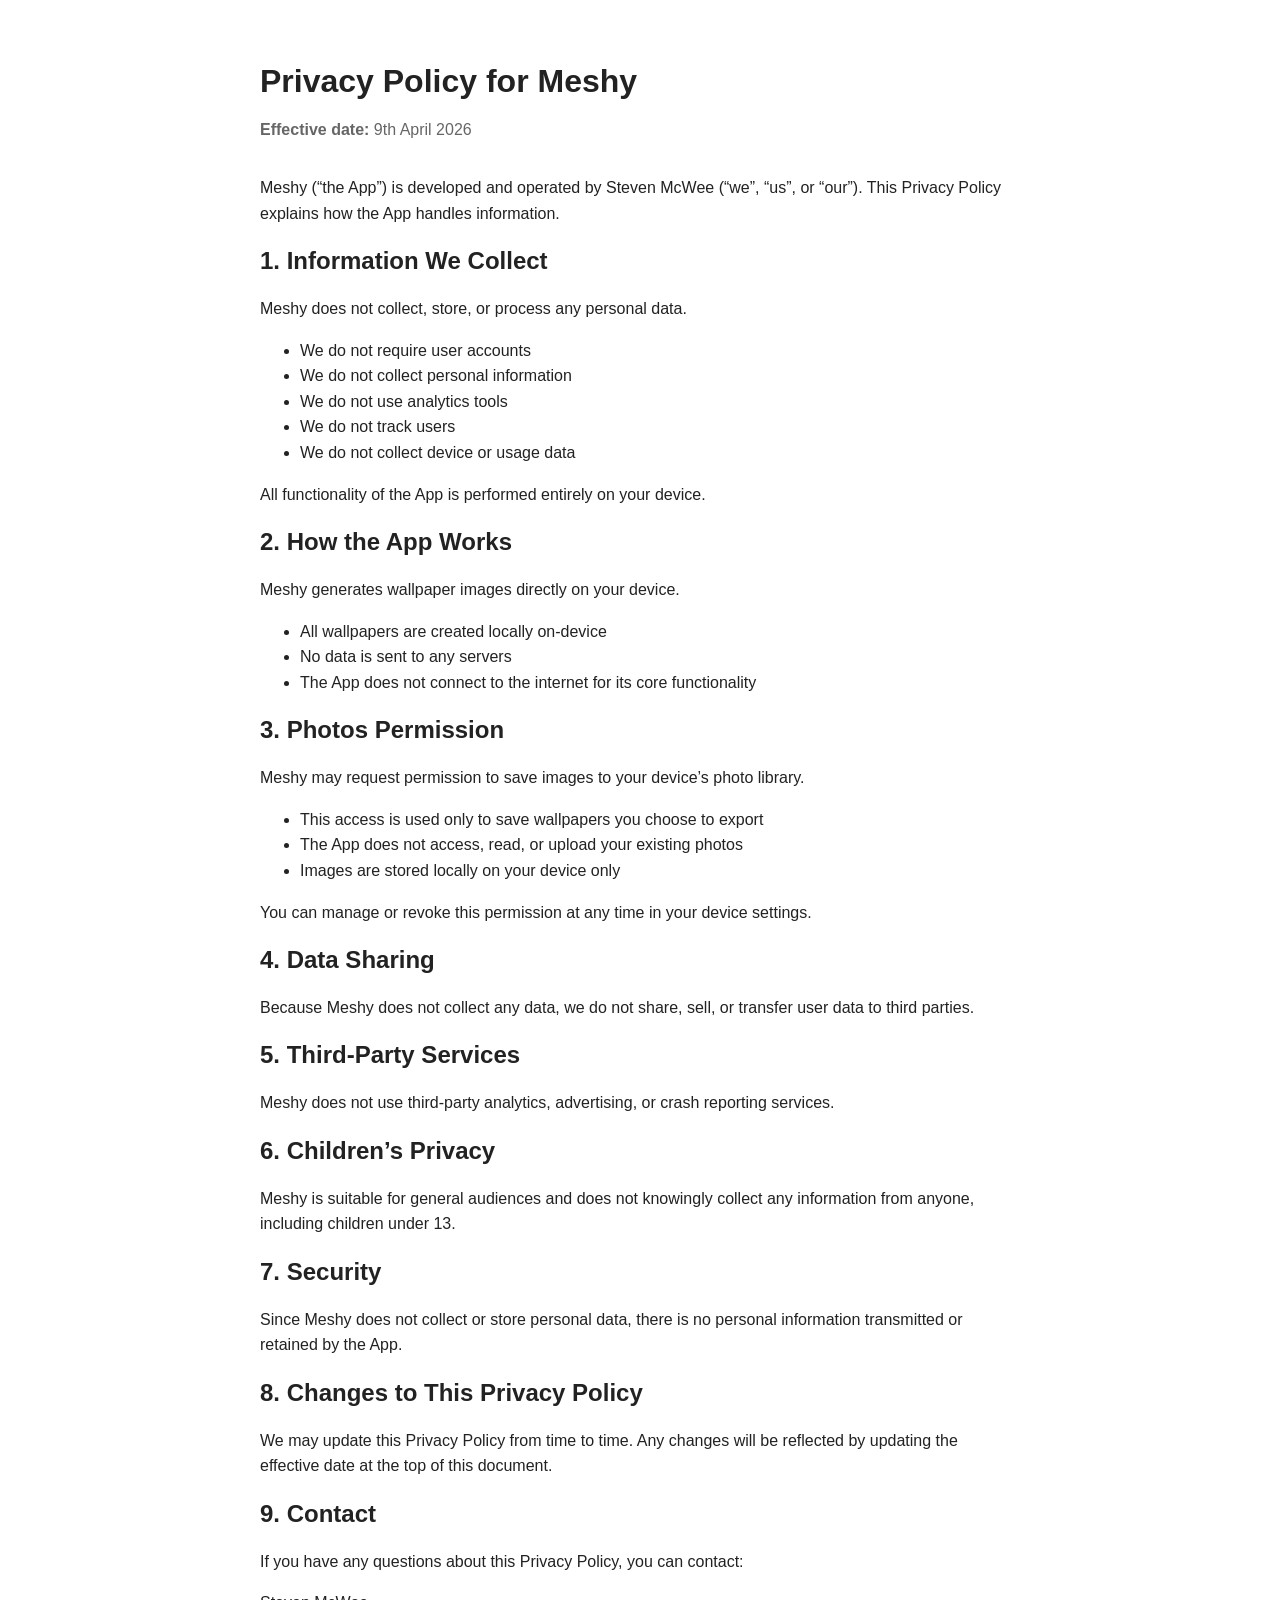
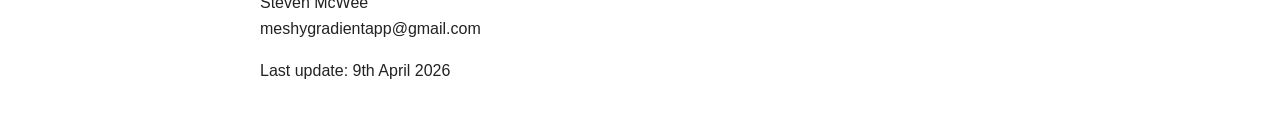
==== privacy-policy.html @ 2babb780 "Rename index.html to privacy-policy.html" ====
<!doctype html>
<html lang="en">
<head>
  <meta charset="utf-8">
  <meta name="viewport" content="width=device-width, initial-scale=1">
  <title>Meshy Privacy Policy</title>
  <style>
    body {
      font-family: -apple-system, BlinkMacSystemFont, "Segoe UI", Roboto, sans-serif;
      line-height: 1.6;
      max-width: 760px;
      margin: 0 auto;
      padding: 40px 20px;
      color: #222;
    }
    h1, h2 { line-height: 1.25; }
    h1 { margin-bottom: 0.25rem; }
    .muted { color: #666; margin-bottom: 2rem; }
  </style>
</head>
<body>
  <h1>Privacy Policy for Meshy</h1>
  <p class="muted"><strong>Effective date:</strong> 9th April 2026</p>

  <p>Meshy (“the App”) is developed and operated by Steven McWee (“we”, “us”, or “our”). This Privacy Policy explains how the App handles information.</p>

  <h2>1. Information We Collect</h2>
  <p>Meshy does not collect, store, or process any personal data.</p>
  <ul>
    <li>We do not require user accounts</li>
    <li>We do not collect personal information</li>
    <li>We do not use analytics tools</li>
    <li>We do not track users</li>
    <li>We do not collect device or usage data</li>
  </ul>
  <p>All functionality of the App is performed entirely on your device.</p>

  <h2>2. How the App Works</h2>
  <p>Meshy generates wallpaper images directly on your device.</p>
  <ul>
    <li>All wallpapers are created locally on-device</li>
    <li>No data is sent to any servers</li>
    <li>The App does not connect to the internet for its core functionality</li>
  </ul>

  <h2>3. Photos Permission</h2>
  <p>Meshy may request permission to save images to your device’s photo library.</p>
  <ul>
    <li>This access is used only to save wallpapers you choose to export</li>
    <li>The App does not access, read, or upload your existing photos</li>
    <li>Images are stored locally on your device only</li>
  </ul>
  <p>You can manage or revoke this permission at any time in your device settings.</p>

  <h2>4. Data Sharing</h2>
  <p>Because Meshy does not collect any data, we do not share, sell, or transfer user data to third parties.</p>

  <h2>5. Third-Party Services</h2>
  <p>Meshy does not use third-party analytics, advertising, or crash reporting services.</p>

  <h2>6. Children’s Privacy</h2>
  <p>Meshy is suitable for general audiences and does not knowingly collect any information from anyone, including children under 13.</p>

  <h2>7. Security</h2>
  <p>Since Meshy does not collect or store personal data, there is no personal information transmitted or retained by the App.</p>

  <h2>8. Changes to This Privacy Policy</h2>
  <p>We may update this Privacy Policy from time to time. Any changes will be reflected by updating the effective date at the top of this document.</p>

  <h2>9. Contact</h2>
  <p>If you have any questions about this Privacy Policy, you can contact:</p>
  <p>
    Steven McWee<br>
    meshygradientapp@gmail.com
  </p>
<p>Last update: 9th April 2026</p>
</body>
</html>
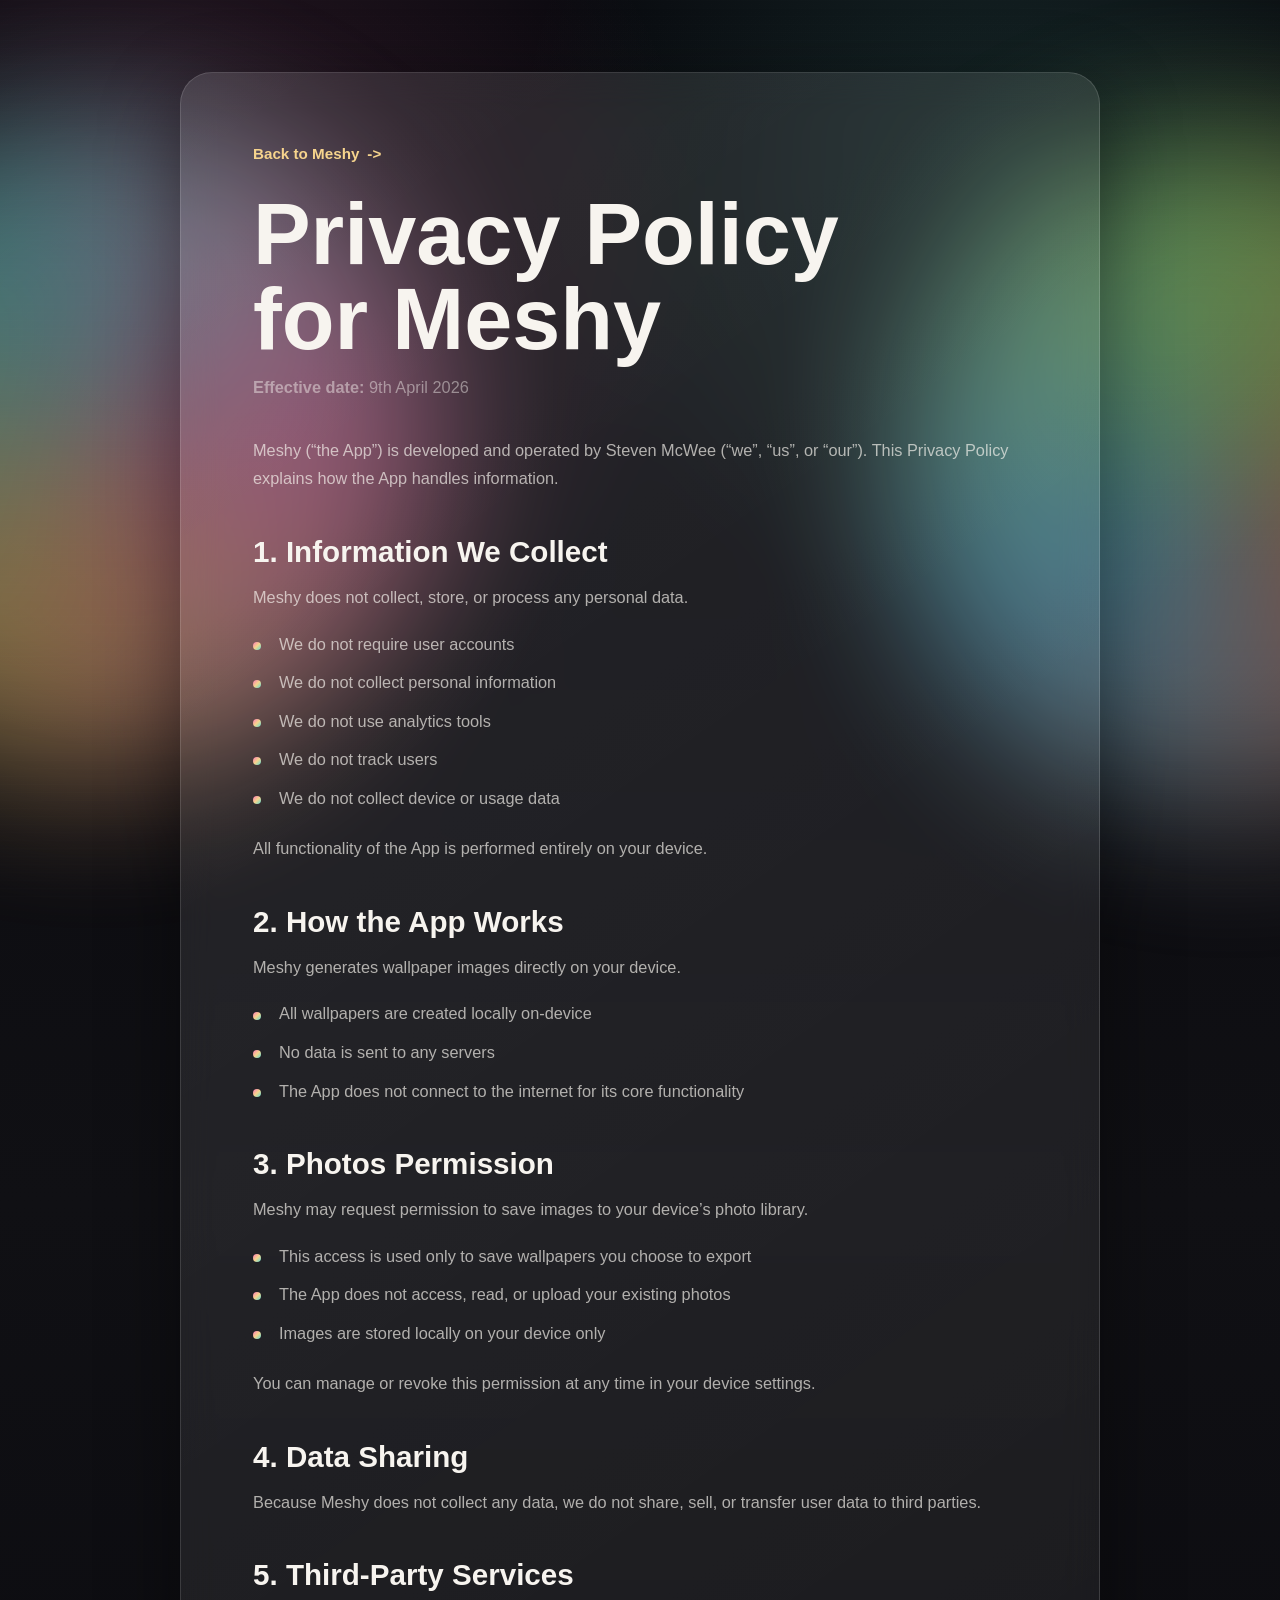
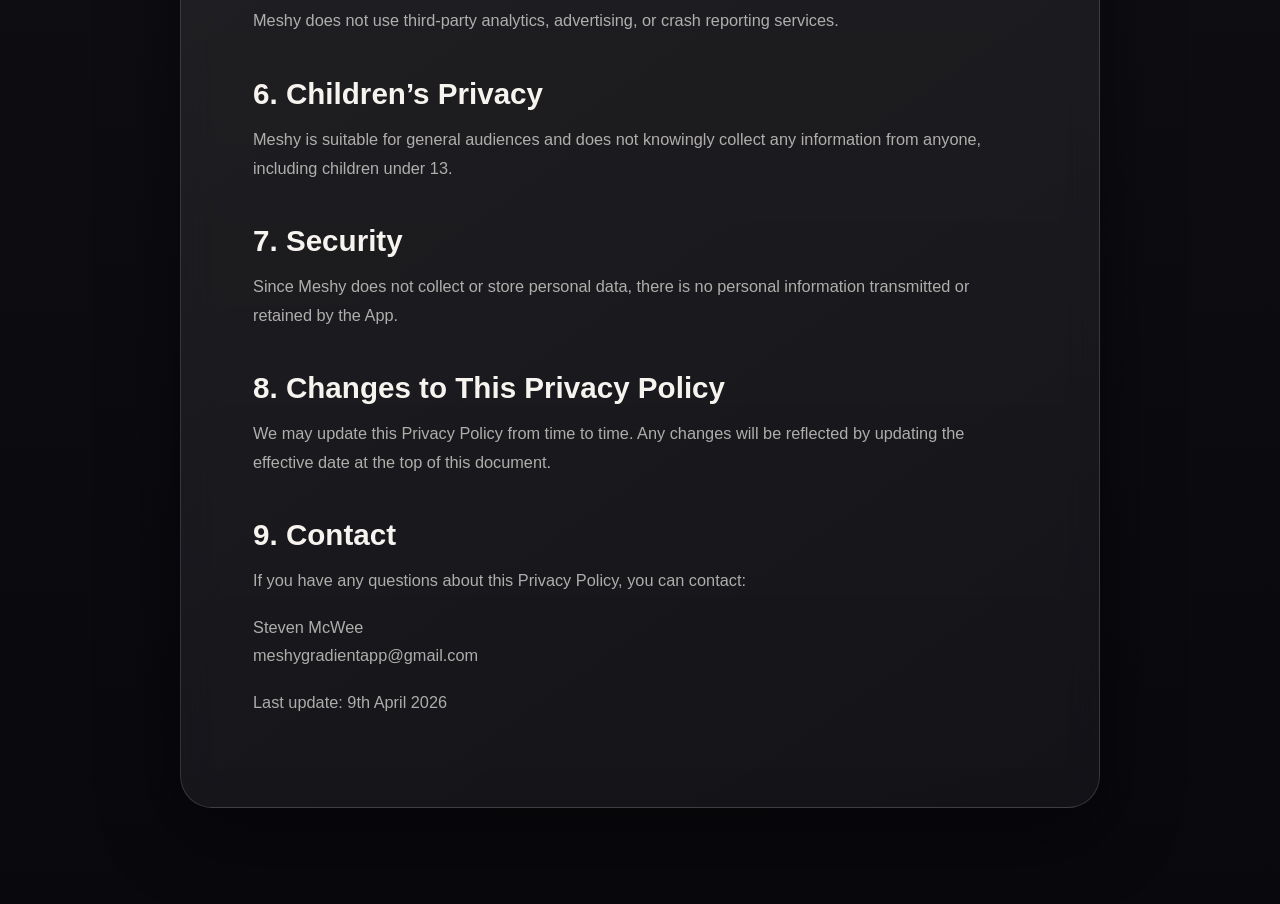
==== commit 90da856b: "Marketing page and redesign" ====
--- a/privacy-policy.html
+++ b/privacy-policy.html
@@ -4,75 +4,75 @@
   <meta charset="utf-8">
   <meta name="viewport" content="width=device-width, initial-scale=1">
   <title>Meshy Privacy Policy</title>
-  <style>
-    body {
-      font-family: -apple-system, BlinkMacSystemFont, "Segoe UI", Roboto, sans-serif;
-      line-height: 1.6;
-      max-width: 760px;
-      margin: 0 auto;
-      padding: 40px 20px;
-      color: #222;
-    }
-    h1, h2 { line-height: 1.25; }
-    h1 { margin-bottom: 0.25rem; }
-    .muted { color: #666; margin-bottom: 2rem; }
-  </style>
+  <meta name="description" content="Privacy Policy for Meshy: Gradient Wallpapers. Meshy works offline and does not collect, store, or process personal data.">
+  <meta name="theme-color" content="#08080d">
+  <link rel="icon" href="assets/app-icon.png">
+  <link rel="apple-touch-icon" href="assets/app-icon.png">
+  <link rel="stylesheet" href="styles.css">
 </head>
-<body>
-  <h1>Privacy Policy for Meshy</h1>
-  <p class="muted"><strong>Effective date:</strong> 9th April 2026</p>
+<body class="legal-page">
+  <div class="ambient ambient-one" aria-hidden="true"></div>
+  <div class="ambient ambient-two" aria-hidden="true"></div>
 
-  <p>Meshy (“the App”) is developed and operated by Steven McWee (“we”, “us”, or “our”). This Privacy Policy explains how the App handles information.</p>
+  <main id="main" class="legal-shell">
+    <article class="legal-card">
+      <a class="back-link" href="index.html">Back to Meshy</a>
+      <h1>Privacy Policy for Meshy</h1>
+      <p class="muted"><strong>Effective date:</strong> 9th April 2026</p>
 
-  <h2>1. Information We Collect</h2>
-  <p>Meshy does not collect, store, or process any personal data.</p>
-  <ul>
-    <li>We do not require user accounts</li>
-    <li>We do not collect personal information</li>
-    <li>We do not use analytics tools</li>
-    <li>We do not track users</li>
-    <li>We do not collect device or usage data</li>
-  </ul>
-  <p>All functionality of the App is performed entirely on your device.</p>
+      <p>Meshy (“the App”) is developed and operated by Steven McWee (“we”, “us”, or “our”). This Privacy Policy explains how the App handles information.</p>
 
-  <h2>2. How the App Works</h2>
-  <p>Meshy generates wallpaper images directly on your device.</p>
-  <ul>
-    <li>All wallpapers are created locally on-device</li>
-    <li>No data is sent to any servers</li>
-    <li>The App does not connect to the internet for its core functionality</li>
-  </ul>
+      <h2>1. Information We Collect</h2>
+      <p>Meshy does not collect, store, or process any personal data.</p>
+      <ul>
+        <li>We do not require user accounts</li>
+        <li>We do not collect personal information</li>
+        <li>We do not use analytics tools</li>
+        <li>We do not track users</li>
+        <li>We do not collect device or usage data</li>
+      </ul>
+      <p>All functionality of the App is performed entirely on your device.</p>
 
-  <h2>3. Photos Permission</h2>
-  <p>Meshy may request permission to save images to your device’s photo library.</p>
-  <ul>
-    <li>This access is used only to save wallpapers you choose to export</li>
-    <li>The App does not access, read, or upload your existing photos</li>
-    <li>Images are stored locally on your device only</li>
-  </ul>
-  <p>You can manage or revoke this permission at any time in your device settings.</p>
+      <h2>2. How the App Works</h2>
+      <p>Meshy generates wallpaper images directly on your device.</p>
+      <ul>
+        <li>All wallpapers are created locally on-device</li>
+        <li>No data is sent to any servers</li>
+        <li>The App does not connect to the internet for its core functionality</li>
+      </ul>
 
-  <h2>4. Data Sharing</h2>
-  <p>Because Meshy does not collect any data, we do not share, sell, or transfer user data to third parties.</p>
+      <h2>3. Photos Permission</h2>
+      <p>Meshy may request permission to save images to your device’s photo library.</p>
+      <ul>
+        <li>This access is used only to save wallpapers you choose to export</li>
+        <li>The App does not access, read, or upload your existing photos</li>
+        <li>Images are stored locally on your device only</li>
+      </ul>
+      <p>You can manage or revoke this permission at any time in your device settings.</p>
 
-  <h2>5. Third-Party Services</h2>
-  <p>Meshy does not use third-party analytics, advertising, or crash reporting services.</p>
+      <h2>4. Data Sharing</h2>
+      <p>Because Meshy does not collect any data, we do not share, sell, or transfer user data to third parties.</p>
 
-  <h2>6. Children’s Privacy</h2>
-  <p>Meshy is suitable for general audiences and does not knowingly collect any information from anyone, including children under 13.</p>
+      <h2>5. Third-Party Services</h2>
+      <p>Meshy does not use third-party analytics, advertising, or crash reporting services.</p>
 
-  <h2>7. Security</h2>
-  <p>Since Meshy does not collect or store personal data, there is no personal information transmitted or retained by the App.</p>
+      <h2>6. Children’s Privacy</h2>
+      <p>Meshy is suitable for general audiences and does not knowingly collect any information from anyone, including children under 13.</p>
 
-  <h2>8. Changes to This Privacy Policy</h2>
-  <p>We may update this Privacy Policy from time to time. Any changes will be reflected by updating the effective date at the top of this document.</p>
+      <h2>7. Security</h2>
+      <p>Since Meshy does not collect or store personal data, there is no personal information transmitted or retained by the App.</p>
 
-  <h2>9. Contact</h2>
-  <p>If you have any questions about this Privacy Policy, you can contact:</p>
-  <p>
-    Steven McWee<br>
-    meshygradientapp@gmail.com
-  </p>
-<p>Last update: 9th April 2026</p>
+      <h2>8. Changes to This Privacy Policy</h2>
+      <p>We may update this Privacy Policy from time to time. Any changes will be reflected by updating the effective date at the top of this document.</p>
+
+      <h2>9. Contact</h2>
+      <p>If you have any questions about this Privacy Policy, you can contact:</p>
+      <p>
+        Steven McWee<br>
+        meshygradientapp@gmail.com
+      </p>
+      <p>Last update: 9th April 2026</p>
+    </article>
+  </main>
 </body>
 </html>
--- a/styles.css
+++ b/styles.css
@@ -0,0 +1,703 @@
+:root {
+  color-scheme: dark;
+  --bg: #08080d;
+  --bg-soft: #111118;
+  --panel: rgba(255, 255, 255, 0.075);
+  --panel-strong: rgba(255, 255, 255, 0.105);
+  --text: #f7f4ef;
+  --muted: rgba(247, 244, 239, 0.68);
+  --soft: rgba(247, 244, 239, 0.46);
+  --line: rgba(255, 255, 255, 0.14);
+  --line-strong: rgba(255, 255, 255, 0.22);
+  --shadow: 0 24px 80px rgba(0, 0, 0, 0.44);
+  --radius: 28px;
+  --max: 1180px;
+}
+
+* {
+  box-sizing: border-box;
+}
+
+html {
+  scroll-behavior: smooth;
+}
+
+body {
+  min-width: 320px;
+  margin: 0;
+  overflow-x: hidden;
+  background:
+    radial-gradient(circle at 15% 10%, rgba(255, 122, 180, 0.16), transparent 32rem),
+    radial-gradient(circle at 78% 6%, rgba(107, 232, 205, 0.13), transparent 30rem),
+    linear-gradient(180deg, #08080d 0%, #101014 48%, #08080d 100%);
+  color: var(--text);
+  font-family: -apple-system, BlinkMacSystemFont, "SF Pro Display", "SF Pro Text", "Segoe UI", sans-serif;
+  text-rendering: optimizeLegibility;
+  -webkit-font-smoothing: antialiased;
+}
+
+body::before {
+  position: fixed;
+  inset: 0;
+  z-index: -3;
+  pointer-events: none;
+  content: "";
+  background-image: linear-gradient(rgba(255, 255, 255, 0.028) 1px, transparent 1px);
+  background-size: 100% 8px;
+  opacity: 0.26;
+}
+
+img {
+  display: block;
+  max-width: 100%;
+}
+
+a {
+  color: inherit;
+  text-decoration: none;
+}
+
+a:focus-visible,
+button:focus-visible {
+  outline: 2px solid #f6d48d;
+  outline-offset: 4px;
+}
+
+.skip-link {
+  position: fixed;
+  top: 12px;
+  left: 12px;
+  z-index: 20;
+  padding: 10px 14px;
+  border-radius: 999px;
+  background: var(--text);
+  color: var(--bg);
+  transform: translateY(-140%);
+  transition: transform 180ms ease;
+}
+
+.skip-link:focus {
+  transform: translateY(0);
+}
+
+.ambient {
+  position: fixed;
+  z-index: -2;
+  width: 42rem;
+  height: 42rem;
+  border-radius: 999px;
+  filter: blur(74px);
+  opacity: 0.48;
+  transform: translate3d(0, 0, 0);
+  animation: ambient-drift 18s ease-in-out infinite alternate;
+  pointer-events: none;
+}
+
+.ambient-one {
+  top: 12%;
+  left: -15rem;
+  background: conic-gradient(from 90deg, #ff7ab6, #ffd36f, #5ce1d8, #ff7ab6);
+}
+
+.ambient-two {
+  right: -18rem;
+  bottom: 10%;
+  background: conic-gradient(from 240deg, #65d6ff, #b7ff7a, #ff8f70, #65d6ff);
+  animation-duration: 23s;
+}
+
+@keyframes ambient-drift {
+  from {
+    transform: translate3d(-2rem, -1rem, 0) scale(0.96) rotate(0deg);
+  }
+
+  to {
+    transform: translate3d(2rem, 1.5rem, 0) scale(1.08) rotate(18deg);
+  }
+}
+
+.site-header {
+  position: sticky;
+  top: 0;
+  z-index: 10;
+  padding: 16px 18px 0;
+}
+
+.nav-shell {
+  display: flex;
+  align-items: center;
+  justify-content: space-between;
+  width: min(100%, var(--max));
+  min-height: 66px;
+  margin: 0 auto;
+  padding: 10px;
+  border: 1px solid rgba(255, 255, 255, 0.1);
+  border-radius: 24px;
+  background: rgba(8, 8, 13, 0.58);
+  box-shadow: none;
+  backdrop-filter: blur(22px);
+  transition: border-color 180ms ease, background 180ms ease, box-shadow 180ms ease;
+}
+
+.site-header.is-scrolled .nav-shell {
+  border-color: var(--line);
+  background: rgba(8, 8, 13, 0.82);
+  box-shadow: 0 18px 44px rgba(0, 0, 0, 0.24);
+}
+
+.brand {
+  display: inline-flex;
+  align-items: center;
+  gap: 12px;
+  min-width: 0;
+  padding-right: 10px;
+  font-size: 1rem;
+  font-weight: 700;
+}
+
+.brand img {
+  width: 44px;
+  height: 44px;
+  border-radius: 12px;
+  box-shadow: 0 12px 28px rgba(0, 0, 0, 0.28);
+}
+
+.nav-links {
+  display: none;
+  align-items: center;
+  gap: 6px;
+  color: var(--muted);
+  font-size: 0.93rem;
+  font-weight: 520;
+}
+
+.nav-links a,
+.quiet-link,
+.footer-links a,
+.text-link,
+.back-link {
+  transition: color 160ms ease;
+}
+
+.nav-links a {
+  padding: 10px 12px;
+  border-radius: 999px;
+}
+
+.nav-links a:hover,
+.quiet-link:hover,
+.footer-links a:hover,
+.text-link:hover,
+.back-link:hover {
+  color: var(--text);
+}
+
+.button {
+  display: inline-flex;
+  align-items: center;
+  justify-content: center;
+  gap: 10px;
+  min-height: 46px;
+  border: 1px solid rgba(255, 255, 255, 0.18);
+  border-radius: 999px;
+  font-weight: 700;
+  line-height: 1;
+  white-space: nowrap;
+  box-shadow: 0 14px 40px rgba(0, 0, 0, 0.24);
+  transition: transform 180ms ease, border-color 180ms ease, background 180ms ease;
+}
+
+.button:hover {
+  transform: translateY(-2px);
+  border-color: rgba(255, 255, 255, 0.34);
+}
+
+.button-compact {
+  min-height: 42px;
+  padding: 0 16px;
+  background: rgba(255, 255, 255, 0.1);
+  font-size: 0.9rem;
+}
+
+.button-primary {
+  min-height: 56px;
+  padding: 0 22px;
+  background: linear-gradient(135deg, rgba(255, 255, 255, 0.22), rgba(255, 255, 255, 0.09));
+}
+
+.button-primary img {
+  width: 28px;
+  max-height: 28px;
+  object-fit: contain;
+}
+
+.section-shell {
+  width: min(100% - 36px, var(--max));
+  margin: 0 auto;
+}
+
+.hero {
+  display: grid;
+  gap: 54px;
+  min-height: calc(100svh - 82px);
+  padding: 82px 0 78px;
+}
+
+.hero-copy {
+  align-self: center;
+  max-width: 760px;
+}
+
+.eyebrow {
+  margin: 0 0 16px;
+  color: #f6d48d;
+  font-size: 0.78rem;
+  font-weight: 760;
+  letter-spacing: 0.08em;
+  text-transform: uppercase;
+}
+
+h1,
+h2,
+h3,
+p {
+  margin-top: 0;
+}
+
+h1 {
+  max-width: 880px;
+  margin-bottom: 22px;
+  font-size: clamp(3.45rem, 15vw, 7.4rem);
+  line-height: 0.91;
+  letter-spacing: 0;
+}
+
+.hero-subtitle {
+  max-width: 650px;
+  margin-bottom: 30px;
+  color: var(--muted);
+  font-size: clamp(1.12rem, 2.4vw, 1.42rem);
+  line-height: 1.55;
+}
+
+.hero-actions {
+  display: flex;
+  flex-direction: column;
+  align-items: flex-start;
+  gap: 18px;
+}
+
+.quiet-link {
+  color: var(--soft);
+  font-size: 0.98rem;
+}
+
+.phone-stage {
+  position: relative;
+  display: grid;
+  place-items: center;
+  min-height: 500px;
+}
+
+.phone-glow {
+  position: absolute;
+  width: min(84vw, 480px);
+  height: min(84vw, 480px);
+  border-radius: 999px;
+  background: conic-gradient(from 120deg, rgba(255, 122, 180, 0.75), rgba(255, 211, 111, 0.62), rgba(92, 225, 216, 0.72), rgba(255, 143, 112, 0.7), rgba(255, 122, 180, 0.75));
+  filter: blur(42px);
+  opacity: 0.5;
+  animation: pulse-glow 7s ease-in-out infinite alternate;
+}
+
+@keyframes pulse-glow {
+  to {
+    transform: scale(1.08) rotate(8deg);
+    opacity: 0.66;
+  }
+}
+
+.phone-frame {
+  position: relative;
+  width: min(76vw, 340px);
+  margin: 0;
+  filter: drop-shadow(0 28px 58px rgba(0, 0, 0, 0.42));
+}
+
+.phone-frame::before {
+  position: absolute;
+  inset: 4% 6% 2%;
+  z-index: -1;
+  border-radius: 48px;
+  background: linear-gradient(180deg, rgba(255, 255, 255, 0.18), rgba(255, 255, 255, 0.03));
+  box-shadow: inset 0 0 0 1px rgba(255, 255, 255, 0.12);
+  content: "";
+}
+
+.phone-frame img {
+  width: 100%;
+  height: auto;
+  object-fit: contain;
+}
+
+.features,
+.gallery,
+.trust,
+.final-cta {
+  padding: 70px 0;
+}
+
+.section-heading {
+  max-width: 620px;
+  margin-bottom: 26px;
+}
+
+.section-heading.wide {
+  max-width: 780px;
+}
+
+h2 {
+  margin-bottom: 0;
+  font-size: clamp(2.2rem, 7vw, 4.4rem);
+  line-height: 1;
+  letter-spacing: 0;
+}
+
+.feature-grid {
+  display: grid;
+  grid-template-columns: 1fr;
+  gap: 14px;
+}
+
+.feature-card,
+.trust-panel {
+  border: 1px solid var(--line);
+  background: linear-gradient(145deg, var(--panel-strong), rgba(255, 255, 255, 0.045));
+  box-shadow: 0 24px 80px rgba(0, 0, 0, 0.22);
+  backdrop-filter: blur(18px);
+}
+
+.feature-card {
+  min-height: 208px;
+  padding: 26px;
+  border-radius: var(--radius);
+}
+
+.feature-mark {
+  display: block;
+  width: 46px;
+  height: 46px;
+  margin-bottom: 32px;
+  border-radius: 16px;
+  background:
+    radial-gradient(circle at 30% 25%, #fff3c6, transparent 34%),
+    linear-gradient(135deg, #ff7ab6, #ffd36f 46%, #5ce1d8);
+  box-shadow: 0 16px 34px rgba(255, 122, 180, 0.18);
+}
+
+.feature-card h3 {
+  margin-bottom: 10px;
+  font-size: 1.35rem;
+}
+
+.feature-card p,
+.trust-panel p {
+  margin-bottom: 0;
+  color: var(--muted);
+  font-size: 1.03rem;
+  line-height: 1.6;
+}
+
+.gallery-grid {
+  display: grid;
+  grid-template-columns: 1fr;
+  gap: 12px;
+}
+
+.gallery-item {
+  margin: 0;
+  overflow: hidden;
+  border: 1px solid var(--line);
+  border-radius: 24px;
+  background:
+    radial-gradient(circle at 50% 12%, rgba(255, 255, 255, 0.12), transparent 34%),
+    rgba(255, 255, 255, 0.055);
+  box-shadow: 0 18px 60px rgba(0, 0, 0, 0.22);
+}
+
+.gallery-item img {
+  width: 100%;
+  height: auto;
+  aspect-ratio: 1350 / 2760;
+  object-fit: contain;
+  transition: transform 320ms ease, filter 320ms ease;
+}
+
+.trust-panel {
+  position: relative;
+  overflow: hidden;
+  padding: clamp(32px, 7vw, 72px);
+  border-radius: 32px;
+}
+
+.trust-panel::after {
+  position: absolute;
+  right: -12%;
+  bottom: -42%;
+  width: 34rem;
+  height: 34rem;
+  border-radius: 999px;
+  /* background: radial-gradient(circle, rgba(92, 225, 216, 0.22), rgba(255, 211, 111, 0.1) 34%, transparent 68%); */
+  content: "";
+}
+
+.trust-panel h2,
+.trust-panel p {
+  position: relative;
+  z-index: 1;
+  max-width: 780px;
+}
+
+.trust-panel h2 {
+  margin-bottom: 20px;
+}
+
+.trust-panel p {
+  font-size: clamp(1.15rem, 3vw, 1.55rem);
+}
+
+.text-link {
+  position: relative;
+  z-index: 1;
+  display: inline-flex;
+  margin-top: 26px;
+  color: #f6d48d;
+  font-weight: 720;
+}
+
+.text-link::after,
+.back-link::after {
+  display: inline-block;
+  margin-left: 8px;
+  content: "->";
+  transition: transform 160ms ease;
+}
+
+.text-link:hover::after,
+.back-link:hover::after {
+  transform: translateX(3px);
+}
+
+.final-cta {
+  display: flex;
+  flex-direction: column;
+  align-items: flex-start;
+  gap: 24px;
+}
+
+.final-cta h2 {
+  max-width: 740px;
+}
+
+.site-footer {
+  padding: 36px 18px 44px;
+  color: var(--soft);
+}
+
+.footer-shell {
+  display: flex;
+  flex-direction: column;
+  gap: 18px;
+  width: min(100%, var(--max));
+  margin: 0 auto;
+  padding-top: 24px;
+  border-top: 1px solid rgba(255, 255, 255, 0.1);
+}
+
+.footer-links {
+  display: flex;
+  flex-wrap: wrap;
+  gap: 18px;
+}
+
+.legal-page {
+  min-height: 100vh;
+}
+
+.legal-shell {
+  width: min(100% - 36px, 920px);
+  margin: 0 auto;
+  padding: 72px 0 96px;
+}
+
+.legal-card {
+  border: 1px solid var(--line);
+  border-radius: 32px;
+  background: linear-gradient(145deg, rgba(255, 255, 255, 0.105), rgba(255, 255, 255, 0.045));
+  box-shadow: var(--shadow);
+  padding: clamp(28px, 6vw, 72px);
+  backdrop-filter: blur(18px);
+}
+
+.legal-card h1 {
+  max-width: 720px;
+  margin-bottom: 12px;
+  font-size: clamp(2.55rem, 8vw, 5.4rem);
+  line-height: 0.98;
+}
+
+.legal-card h2 {
+  margin: 42px 0 14px;
+  font-size: clamp(1.35rem, 3vw, 1.85rem);
+  line-height: 1.15;
+}
+
+.legal-card p,
+.legal-card li {
+  color: var(--muted);
+  font-size: 1.02rem;
+  line-height: 1.75;
+}
+
+.legal-card p {
+  margin-bottom: 18px;
+}
+
+.legal-card .muted {
+  margin-bottom: 34px;
+  color: var(--soft);
+}
+
+.legal-card ul {
+  display: grid;
+  gap: 10px;
+  margin: 0 0 22px;
+  padding: 0;
+  list-style: none;
+}
+
+.legal-card li {
+  position: relative;
+  padding-left: 26px;
+}
+
+.legal-card li::before {
+  position: absolute;
+  top: 0.75em;
+  left: 0;
+  width: 8px;
+  height: 8px;
+  border-radius: 999px;
+  background: linear-gradient(135deg, #ff7ab6, #f6d48d, #5ce1d8);
+  content: "";
+}
+
+.back-link {
+  display: inline-flex;
+  margin-bottom: 30px;
+  color: #f6d48d;
+  font-size: 0.95rem;
+  font-weight: 720;
+}
+
+@media (hover: hover) and (pointer: fine) {
+  .gallery-item:hover img {
+    transform: scale(1.045);
+    filter: saturate(1.06) contrast(1.03);
+  }
+}
+
+@media (prefers-reduced-motion: reduce) {
+
+  *,
+  *::before,
+  *::after {
+    scroll-behavior: auto !important;
+    animation-duration: 0.001ms !important;
+    animation-iteration-count: 1 !important;
+    transition-duration: 0.001ms !important;
+  }
+}
+
+@media (min-width: 700px) {
+  .section-shell {
+    width: min(100% - 56px, var(--max));
+  }
+
+  .nav-links {
+    display: flex;
+  }
+
+  .hero-actions,
+  .final-cta {
+    flex-direction: row;
+    align-items: center;
+  }
+
+  .feature-grid {
+    grid-template-columns: repeat(3, minmax(0, 1fr));
+  }
+
+  .gallery-grid {
+    grid-template-columns: repeat(3, minmax(0, 1fr));
+    gap: 16px;
+  }
+
+  .footer-shell {
+    flex-direction: row;
+    align-items: center;
+    justify-content: space-between;
+  }
+}
+
+@media (min-width: 980px) {
+  .hero {
+    grid-template-columns: minmax(0, 1.12fr) minmax(330px, 0.72fr);
+    align-items: center;
+    padding-top: 74px;
+  }
+}
+
+@media (max-width: 430px) {
+  .site-header {
+    padding-inline: 12px;
+  }
+
+  .nav-shell {
+    min-height: 60px;
+    border-radius: 20px;
+  }
+
+  .brand span {
+    position: absolute;
+    width: 1px;
+    height: 1px;
+    overflow: hidden;
+    clip: rect(0, 0, 0, 0);
+    white-space: nowrap;
+  }
+
+  .brand img {
+    width: 40px;
+    height: 40px;
+  }
+
+  .button-compact {
+    min-height: 40px;
+    padding-inline: 14px;
+  }
+
+  .button-primary {
+    width: 100%;
+    min-height: 54px;
+    padding-inline: 16px;
+  }
+
+  .section-shell {
+    width: min(100% - 28px, var(--max));
+  }
+
+  .hero {
+    padding-top: 58px;
+  }
+}
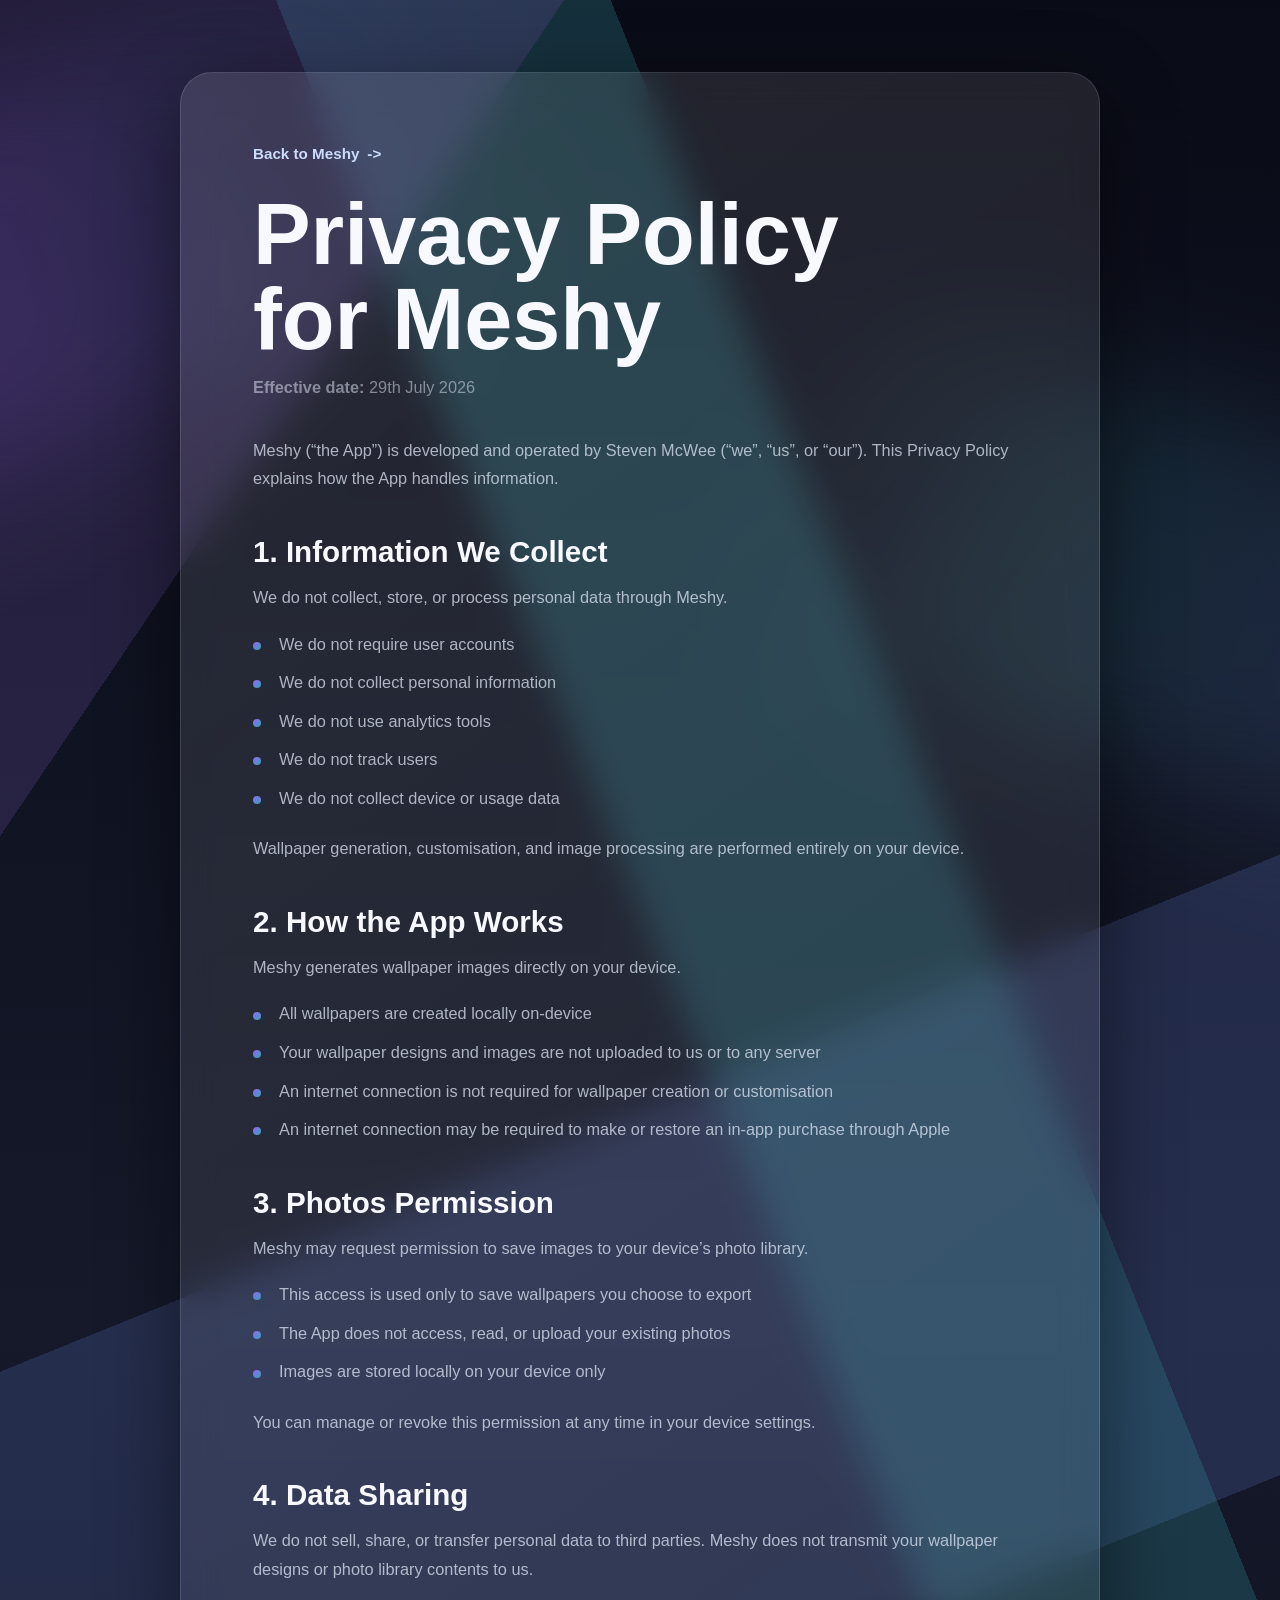
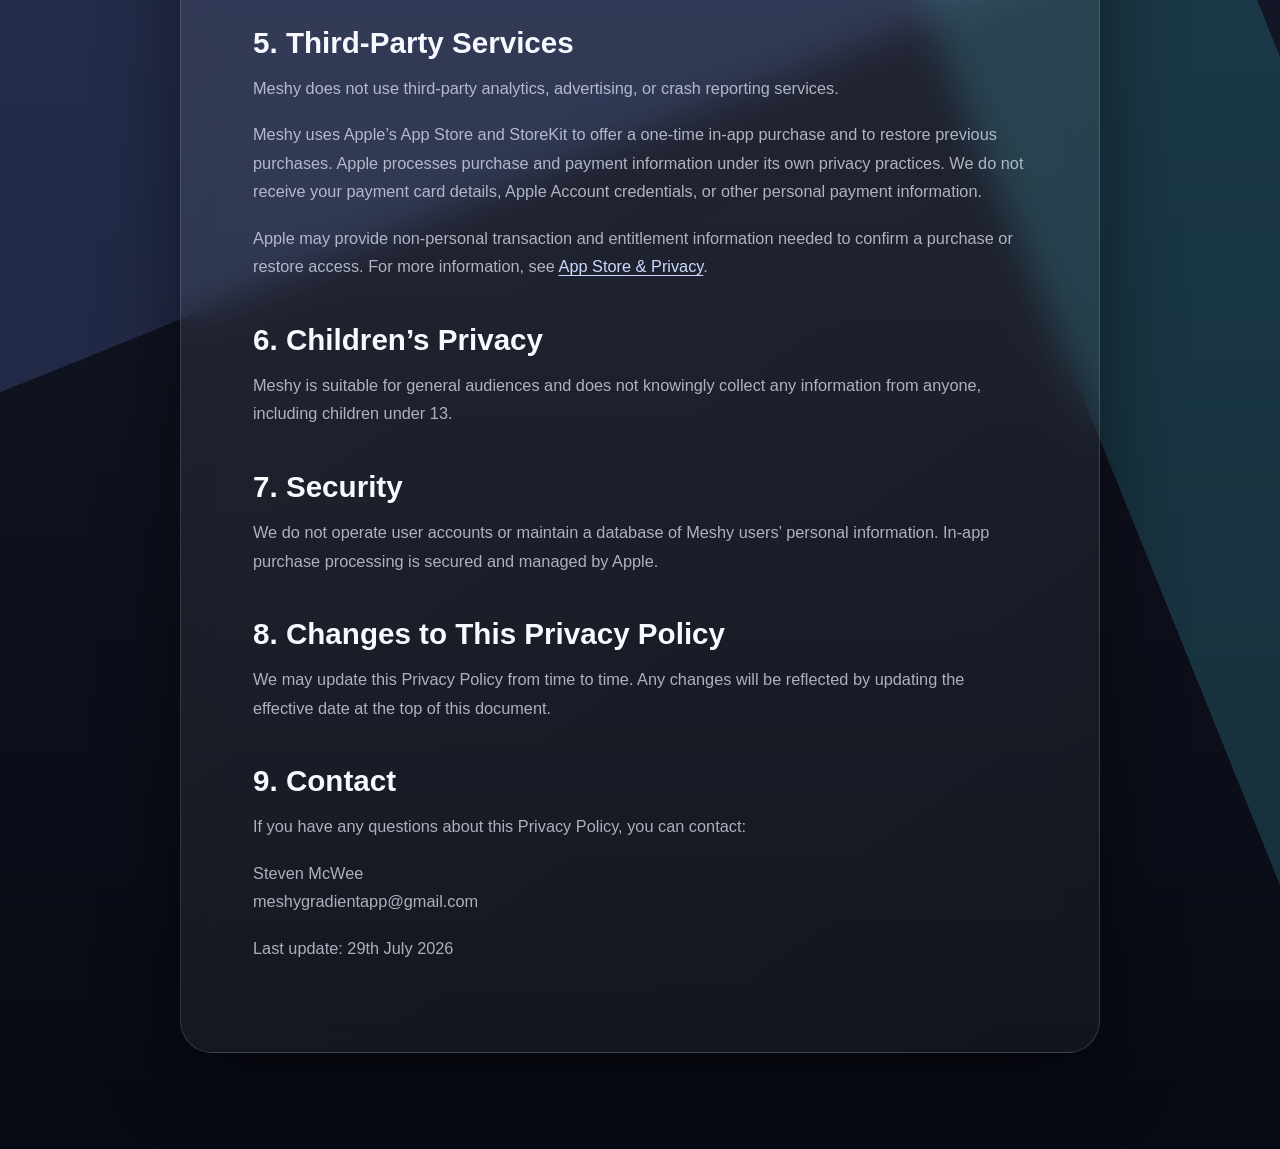
==== commit 6027df0d: "Design and content updated for Meshy 2.0" ====
--- a/privacy-policy.html
+++ b/privacy-policy.html
@@ -4,11 +4,11 @@
   <meta charset="utf-8">
   <meta name="viewport" content="width=device-width, initial-scale=1">
   <title>Meshy Privacy Policy</title>
-  <meta name="description" content="Privacy Policy for Meshy: Gradient Wallpapers. Meshy works offline and does not collect, store, or process personal data.">
-  <meta name="theme-color" content="#08080d">
+  <meta name="description" content="Privacy Policy for Meshy: Gradient Wallpapers. Wallpaper creation stays on your device, and Meshy does not collect personal data.">
+  <meta name="theme-color" content="#090b16">
   <link rel="icon" href="assets/app-icon.png">
   <link rel="apple-touch-icon" href="assets/app-icon.png">
-  <link rel="stylesheet" href="styles.css">
+  <link rel="stylesheet" href="styles.css?v=2.0">
 </head>
 <body class="legal-page">
   <div class="ambient ambient-one" aria-hidden="true"></div>
@@ -18,12 +18,12 @@
     <article class="legal-card">
       <a class="back-link" href="index.html">Back to Meshy</a>
       <h1>Privacy Policy for Meshy</h1>
-      <p class="muted"><strong>Effective date:</strong> 9th April 2026</p>
+      <p class="muted"><strong>Effective date:</strong> 29th July 2026</p>
 
       <p>Meshy (“the App”) is developed and operated by Steven McWee (“we”, “us”, or “our”). This Privacy Policy explains how the App handles information.</p>
 
       <h2>1. Information We Collect</h2>
-      <p>Meshy does not collect, store, or process any personal data.</p>
+      <p>We do not collect, store, or process personal data through Meshy.</p>
       <ul>
         <li>We do not require user accounts</li>
         <li>We do not collect personal information</li>
@@ -31,14 +31,15 @@
         <li>We do not track users</li>
         <li>We do not collect device or usage data</li>
       </ul>
-      <p>All functionality of the App is performed entirely on your device.</p>
+      <p>Wallpaper generation, customisation, and image processing are performed entirely on your device.</p>
 
       <h2>2. How the App Works</h2>
       <p>Meshy generates wallpaper images directly on your device.</p>
       <ul>
         <li>All wallpapers are created locally on-device</li>
-        <li>No data is sent to any servers</li>
-        <li>The App does not connect to the internet for its core functionality</li>
+        <li>Your wallpaper designs and images are not uploaded to us or to any server</li>
+        <li>An internet connection is not required for wallpaper creation or customisation</li>
+        <li>An internet connection may be required to make or restore an in-app purchase through Apple</li>
       </ul>
 
       <h2>3. Photos Permission</h2>
@@ -51,16 +52,18 @@
       <p>You can manage or revoke this permission at any time in your device settings.</p>
 
       <h2>4. Data Sharing</h2>
-      <p>Because Meshy does not collect any data, we do not share, sell, or transfer user data to third parties.</p>
+      <p>We do not sell, share, or transfer personal data to third parties. Meshy does not transmit your wallpaper designs or photo library contents to us.</p>
 
       <h2>5. Third-Party Services</h2>
       <p>Meshy does not use third-party analytics, advertising, or crash reporting services.</p>
+      <p>Meshy uses Apple’s App Store and StoreKit to offer a one-time in-app purchase and to restore previous purchases. Apple processes purchase and payment information under its own privacy practices. We do not receive your payment card details, Apple Account credentials, or other personal payment information.</p>
+      <p>Apple may provide non-personal transaction and entitlement information needed to confirm a purchase or restore access. For more information, see <a href="https://www.apple.com/legal/privacy/data/en/app-store/">App Store &amp; Privacy</a>.</p>
 
       <h2>6. Children’s Privacy</h2>
       <p>Meshy is suitable for general audiences and does not knowingly collect any information from anyone, including children under 13.</p>
 
       <h2>7. Security</h2>
-      <p>Since Meshy does not collect or store personal data, there is no personal information transmitted or retained by the App.</p>
+      <p>We do not operate user accounts or maintain a database of Meshy users’ personal information. In-app purchase processing is secured and managed by Apple.</p>
 
       <h2>8. Changes to This Privacy Policy</h2>
       <p>We may update this Privacy Policy from time to time. Any changes will be reflected by updating the effective date at the top of this document.</p>
@@ -71,7 +74,7 @@
         Steven McWee<br>
         meshygradientapp@gmail.com
       </p>
-      <p>Last update: 9th April 2026</p>
+      <p>Last update: 29th July 2026</p>
     </article>
   </main>
 </body>
--- a/styles.css
+++ b/styles.css
@@ -1,15 +1,19 @@
 :root {
   color-scheme: dark;
-  --bg: #08080d;
-  --bg-soft: #111118;
+  --bg: #090b16;
+  --bg-soft: #111524;
   --panel: rgba(255, 255, 255, 0.075);
   --panel-strong: rgba(255, 255, 255, 0.105);
-  --text: #f7f4ef;
-  --muted: rgba(247, 244, 239, 0.68);
-  --soft: rgba(247, 244, 239, 0.46);
-  --line: rgba(255, 255, 255, 0.14);
-  --line-strong: rgba(255, 255, 255, 0.22);
-  --shadow: 0 24px 80px rgba(0, 0, 0, 0.44);
+  --text: #f7f9ff;
+  --muted: rgba(229, 236, 249, 0.72);
+  --soft: rgba(229, 236, 249, 0.5);
+  --line: rgba(219, 230, 255, 0.15);
+  --line-strong: rgba(219, 230, 255, 0.28);
+  --accent: #9b62e4;
+  --accent-blue: #6384d8;
+  --accent-teal: #35a4af;
+  --pearl: #eef4ff;
+  --shadow: 0 24px 80px rgba(0, 0, 0, 0.48);
   --radius: 28px;
   --max: 1180px;
 }
@@ -27,9 +31,10 @@
   margin: 0;
   overflow-x: hidden;
   background:
-    radial-gradient(circle at 15% 10%, rgba(255, 122, 180, 0.16), transparent 32rem),
-    radial-gradient(circle at 78% 6%, rgba(107, 232, 205, 0.13), transparent 30rem),
-    linear-gradient(180deg, #08080d 0%, #101014 48%, #08080d 100%);
+    linear-gradient(124deg, rgba(105, 76, 157, 0.26) 0 18%, transparent 18% 100%),
+    linear-gradient(68deg, transparent 0 58%, rgba(49, 143, 154, 0.28) 58% 72%, transparent 72% 100%),
+    linear-gradient(158deg, transparent 0 42%, rgba(89, 112, 189, 0.24) 42% 61%, transparent 61% 100%),
+    linear-gradient(180deg, #090b16 0%, #15192a 48%, #080a13 100%);
   color: var(--text);
   font-family: -apple-system, BlinkMacSystemFont, "SF Pro Display", "SF Pro Text", "Segoe UI", sans-serif;
   text-rendering: optimizeLegibility;
@@ -59,7 +64,7 @@
 
 a:focus-visible,
 button:focus-visible {
-  outline: 2px solid #f6d48d;
+  outline: 2px solid #cbdcff;
   outline-offset: 4px;
 }
 
@@ -83,27 +88,28 @@
 .ambient {
   position: fixed;
   z-index: -2;
-  width: 42rem;
-  height: 42rem;
-  border-radius: 999px;
-  filter: blur(74px);
-  opacity: 0.48;
+  width: 54rem;
+  height: 22rem;
+  filter: blur(58px);
+  opacity: 0.34;
   transform: translate3d(0, 0, 0);
   animation: ambient-drift 18s ease-in-out infinite alternate;
   pointer-events: none;
 }
 
 .ambient-one {
-  top: 12%;
-  left: -15rem;
-  background: conic-gradient(from 90deg, #ff7ab6, #ffd36f, #5ce1d8, #ff7ab6);
+  top: 8%;
+  left: -22rem;
+  background: linear-gradient(95deg, rgba(126, 80, 204, 0), rgba(126, 80, 204, 0.72), rgba(76, 96, 170, 0.36), rgba(126, 80, 204, 0));
+  rotate: -22deg;
 }
 
 .ambient-two {
-  right: -18rem;
-  bottom: 10%;
-  background: conic-gradient(from 240deg, #65d6ff, #b7ff7a, #ff8f70, #65d6ff);
+  right: -24rem;
+  bottom: 13%;
+  background: linear-gradient(95deg, rgba(43, 129, 141, 0), rgba(43, 129, 141, 0.58), rgba(94, 126, 205, 0.52), rgba(43, 129, 141, 0));
   animation-duration: 23s;
+  rotate: 18deg;
 }
 
 @keyframes ambient-drift {
@@ -131,9 +137,9 @@
   min-height: 66px;
   margin: 0 auto;
   padding: 10px;
-  border: 1px solid rgba(255, 255, 255, 0.1);
+  border: 1px solid rgba(219, 230, 255, 0.12);
   border-radius: 24px;
-  background: rgba(8, 8, 13, 0.58);
+  background: rgba(9, 11, 22, 0.62);
   box-shadow: none;
   backdrop-filter: blur(22px);
   transition: border-color 180ms ease, background 180ms ease, box-shadow 180ms ease;
@@ -141,7 +147,7 @@
 
 .site-header.is-scrolled .nav-shell {
   border-color: var(--line);
-  background: rgba(8, 8, 13, 0.82);
+  background: rgba(9, 11, 22, 0.84);
   box-shadow: 0 18px 44px rgba(0, 0, 0, 0.24);
 }
 
@@ -158,8 +164,8 @@
 .brand img {
   width: 44px;
   height: 44px;
-  border-radius: 12px;
-  box-shadow: 0 12px 28px rgba(0, 0, 0, 0.28);
+  border-radius: 13px;
+  box-shadow: 0 12px 28px rgba(0, 0, 0, 0.3), 0 0 24px rgba(99, 132, 216, 0.22);
 }
 
 .nav-links {
@@ -215,14 +221,14 @@
 .button-compact {
   min-height: 42px;
   padding: 0 16px;
-  background: rgba(255, 255, 255, 0.1);
+  background: rgba(219, 230, 255, 0.1);
   font-size: 0.9rem;
 }
 
 .button-primary {
   min-height: 56px;
   padding: 0 22px;
-  background: linear-gradient(135deg, rgba(255, 255, 255, 0.22), rgba(255, 255, 255, 0.09));
+  background: linear-gradient(135deg, rgba(238, 244, 255, 0.22), rgba(99, 132, 216, 0.1));
 }
 
 .button-primary img {
@@ -250,7 +256,7 @@
 
 .eyebrow {
   margin: 0 0 16px;
-  color: #f6d48d;
+  color: #cbdcff;
   font-size: 0.78rem;
   font-weight: 760;
   letter-spacing: 0.08em;
@@ -301,13 +307,27 @@
 
 .phone-glow {
   position: absolute;
-  width: min(84vw, 480px);
-  height: min(84vw, 480px);
+  width: min(86vw, 500px);
+  height: min(86vw, 500px);
   border-radius: 999px;
-  background: conic-gradient(from 120deg, rgba(255, 122, 180, 0.75), rgba(255, 211, 111, 0.62), rgba(92, 225, 216, 0.72), rgba(255, 143, 112, 0.7), rgba(255, 122, 180, 0.75));
+  background: conic-gradient(from 135deg, rgba(57, 70, 118, 0.82), rgba(126, 80, 204, 0.76), rgba(99, 132, 216, 0.7), rgba(43, 129, 141, 0.68), rgba(57, 70, 118, 0.82));
   filter: blur(42px);
-  opacity: 0.5;
+  opacity: 0.52;
   animation: pulse-glow 7s ease-in-out infinite alternate;
+}
+
+.phone-stage::before {
+  position: absolute;
+  width: min(78vw, 420px);
+  height: min(78vw, 420px);
+  border: 10px solid rgba(238, 244, 255, 0.78);
+  border-radius: 999px;
+  box-shadow:
+    0 0 0 4px rgba(203, 220, 255, 0.16),
+    0 0 42px rgba(203, 220, 255, 0.28),
+    inset 0 0 26px rgba(255, 255, 255, 0.2);
+  content: "";
+  opacity: 0.42;
 }
 
 @keyframes pulse-glow {
@@ -372,7 +392,7 @@
 .feature-card,
 .trust-panel {
   border: 1px solid var(--line);
-  background: linear-gradient(145deg, var(--panel-strong), rgba(255, 255, 255, 0.045));
+  background: linear-gradient(145deg, rgba(238, 244, 255, 0.11), rgba(54, 69, 112, 0.12) 52%, rgba(255, 255, 255, 0.04));
   box-shadow: 0 24px 80px rgba(0, 0, 0, 0.22);
   backdrop-filter: blur(18px);
 }
@@ -390,9 +410,9 @@
   margin-bottom: 32px;
   border-radius: 16px;
   background:
-    radial-gradient(circle at 30% 25%, #fff3c6, transparent 34%),
-    linear-gradient(135deg, #ff7ab6, #ffd36f 46%, #5ce1d8);
-  box-shadow: 0 16px 34px rgba(255, 122, 180, 0.18);
+    radial-gradient(circle at 28% 24%, rgba(238, 244, 255, 0.7), rgba(238, 244, 255, 0.16) 28%, transparent 54%),
+    linear-gradient(145deg, var(--accent), var(--accent-blue) 50%, var(--accent-teal));
+  box-shadow: 0 16px 34px rgba(99, 132, 216, 0.22);
 }
 
 .feature-card h3 {
@@ -420,8 +440,8 @@
   border: 1px solid var(--line);
   border-radius: 24px;
   background:
-    radial-gradient(circle at 50% 12%, rgba(255, 255, 255, 0.12), transparent 34%),
-    rgba(255, 255, 255, 0.055);
+    linear-gradient(155deg, rgba(238, 244, 255, 0.13), rgba(76, 96, 170, 0.08) 45%, rgba(43, 129, 141, 0.08)),
+    rgba(255, 255, 255, 0.045);
   box-shadow: 0 18px 60px rgba(0, 0, 0, 0.22);
 }
 
@@ -442,13 +462,14 @@
 
 .trust-panel::after {
   position: absolute;
-  right: -12%;
-  bottom: -42%;
-  width: 34rem;
-  height: 34rem;
-  border-radius: 999px;
-  /* background: radial-gradient(circle, rgba(92, 225, 216, 0.22), rgba(255, 211, 111, 0.1) 34%, transparent 68%); */
+  right: -18%;
+  bottom: -22%;
+  width: 44rem;
+  height: 18rem;
+  background: linear-gradient(90deg, transparent, rgba(53, 164, 175, 0.2), rgba(155, 98, 228, 0.14), transparent);
   content: "";
+  filter: blur(34px);
+  rotate: -12deg;
 }
 
 .trust-panel h2,
@@ -471,7 +492,7 @@
   z-index: 1;
   display: inline-flex;
   margin-top: 26px;
-  color: #f6d48d;
+  color: #cbdcff;
   font-weight: 720;
 }
 
@@ -563,6 +584,13 @@
   margin-bottom: 18px;
 }
 
+.legal-card p a {
+  color: #cbdcff;
+  text-decoration: underline;
+  text-decoration-thickness: 1px;
+  text-underline-offset: 3px;
+}
+
 .legal-card .muted {
   margin-bottom: 34px;
   color: var(--soft);
@@ -588,14 +616,14 @@
   width: 8px;
   height: 8px;
   border-radius: 999px;
-  background: linear-gradient(135deg, #ff7ab6, #f6d48d, #5ce1d8);
+  background: linear-gradient(135deg, var(--accent), var(--accent-blue), var(--accent-teal));
   content: "";
 }
 
 .back-link {
   display: inline-flex;
   margin-bottom: 30px;
-  color: #f6d48d;
+  color: #cbdcff;
   font-size: 0.95rem;
   font-weight: 720;
 }
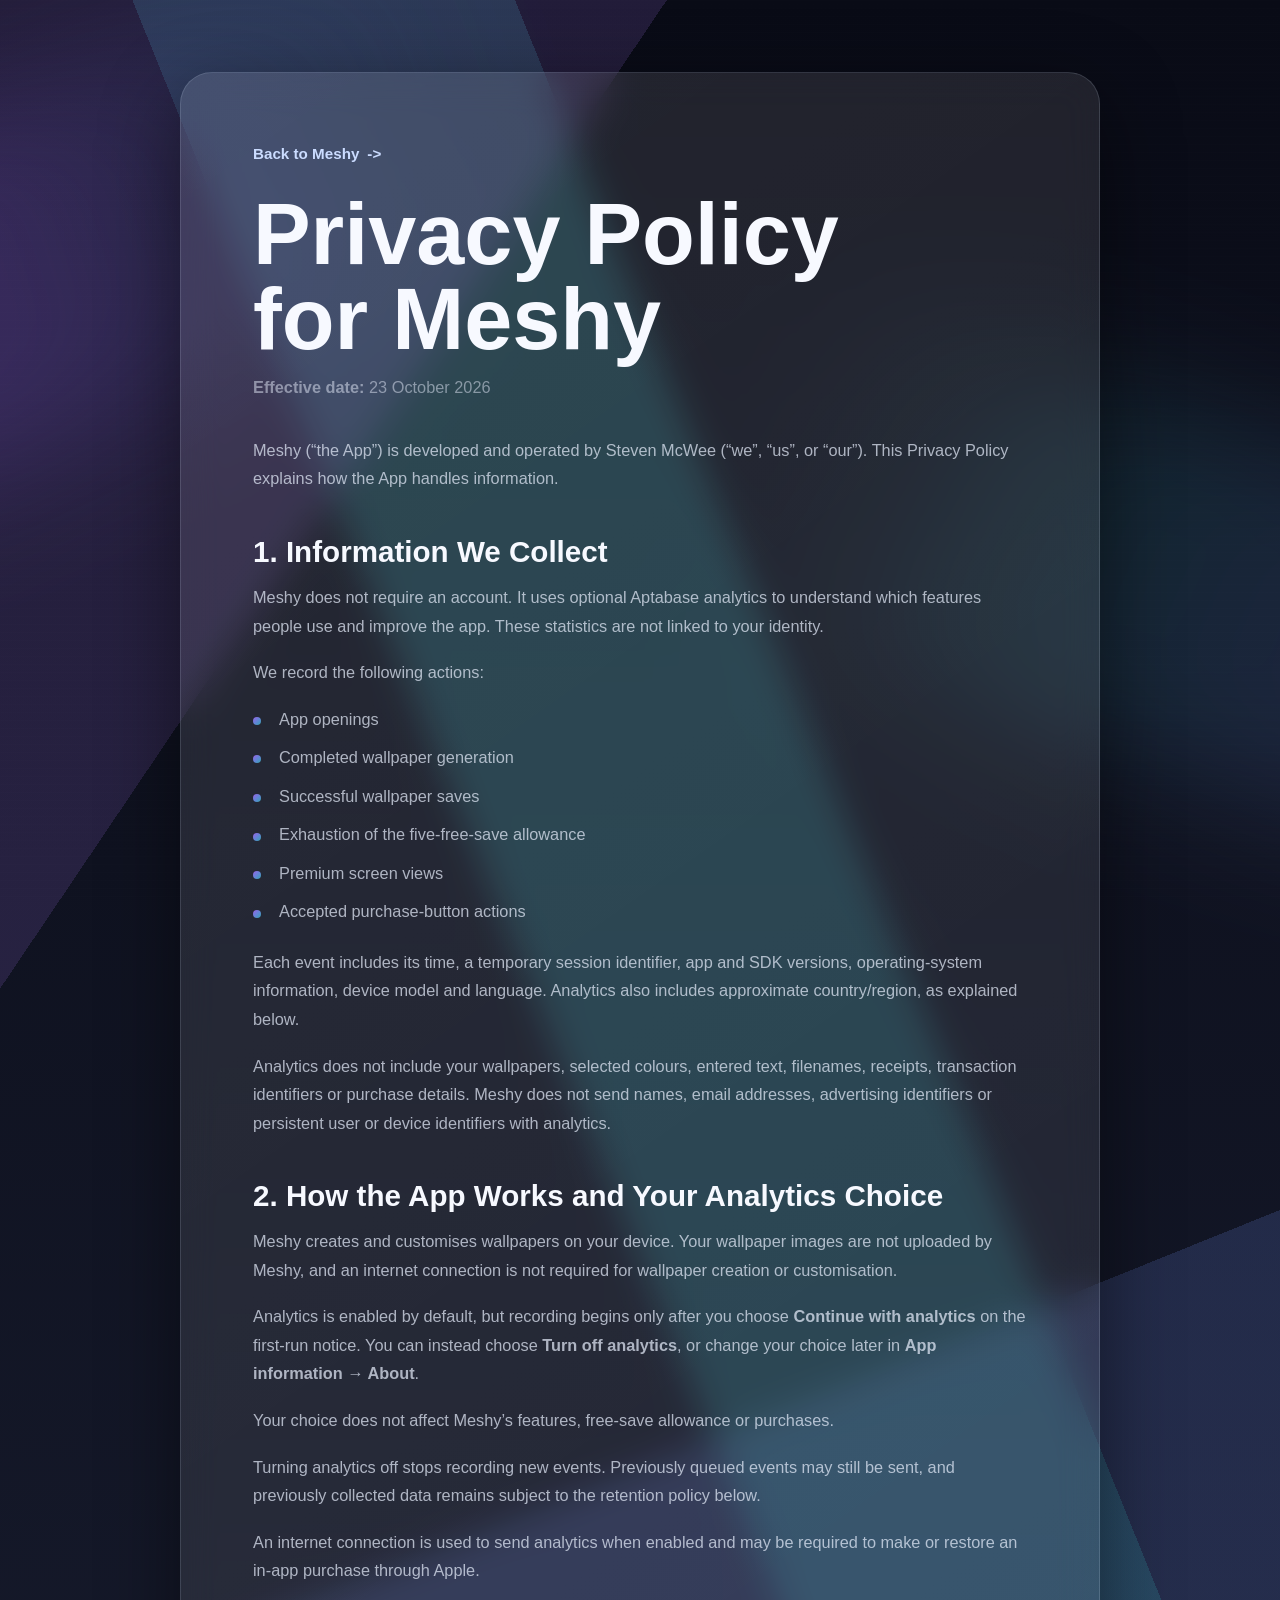
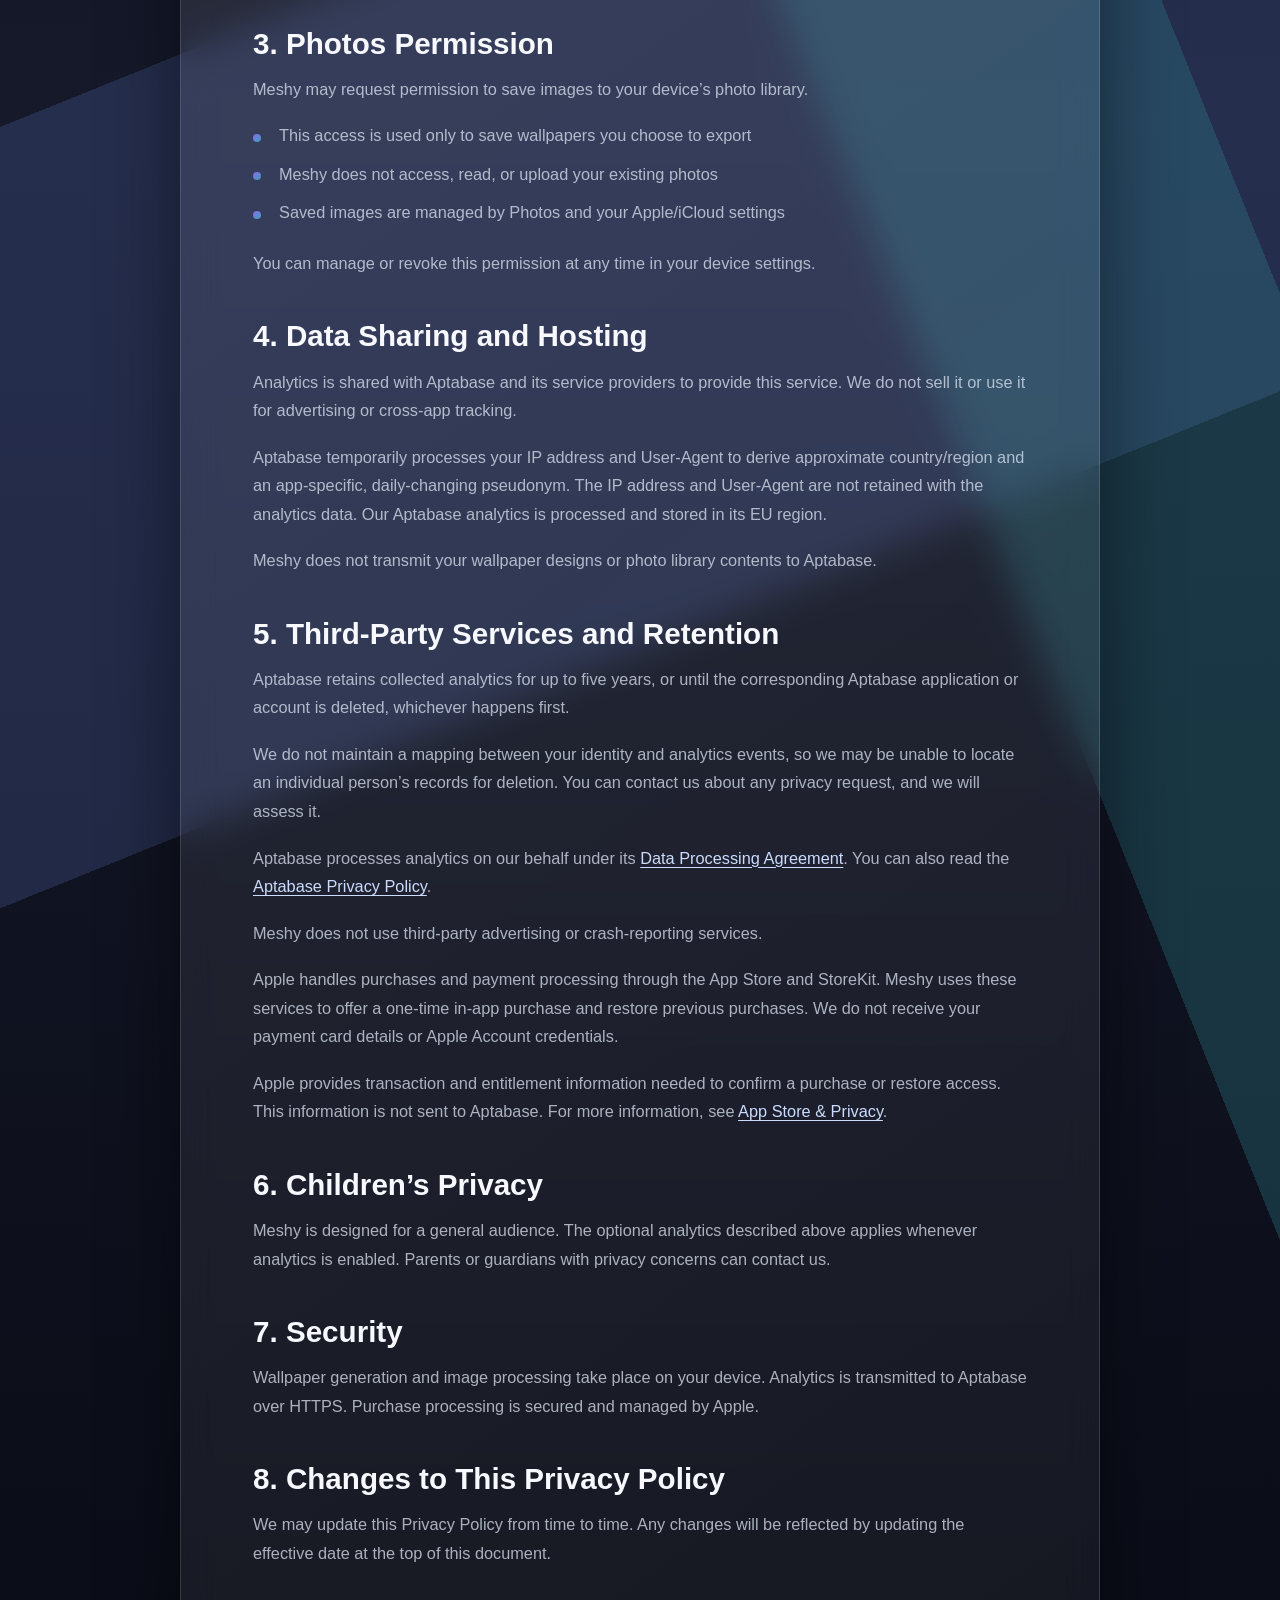
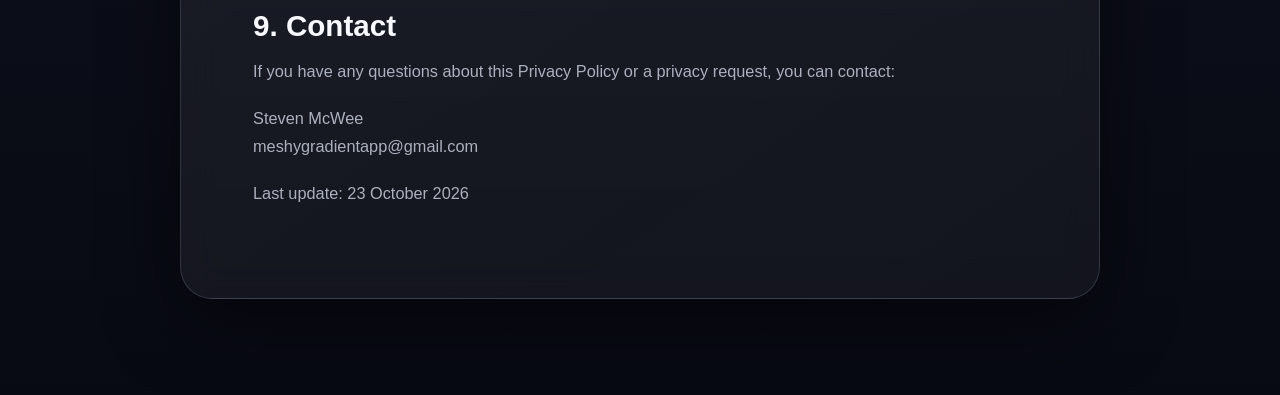
==== commit f9c12b4e: "Update privacy information to account for Aptabase analytics addition to app" ====
--- a/privacy-policy.html
+++ b/privacy-policy.html
@@ -1,15 +1,18 @@
 <!doctype html>
 <html lang="en">
+
 <head>
   <meta charset="utf-8">
   <meta name="viewport" content="width=device-width, initial-scale=1">
   <title>Meshy Privacy Policy</title>
-  <meta name="description" content="Privacy Policy for Meshy: Gradient Wallpapers. Wallpaper creation stays on your device, and Meshy does not collect personal data.">
+  <meta name="description"
+    content="Privacy Policy for Meshy: Gradient Wallpapers. Learn about on-device wallpaper creation, optional usage analytics, your privacy choices and purchases handled by Apple.">
   <meta name="theme-color" content="#090b16">
   <link rel="icon" href="assets/app-icon.png">
   <link rel="apple-touch-icon" href="assets/app-icon.png">
   <link rel="stylesheet" href="styles.css?v=2.0">
 </head>
+
 <body class="legal-page">
   <div class="ambient ambient-one" aria-hidden="true"></div>
   <div class="ambient ambient-two" aria-hidden="true"></div>
@@ -18,64 +21,97 @@
     <article class="legal-card">
       <a class="back-link" href="index.html">Back to Meshy</a>
       <h1>Privacy Policy for Meshy</h1>
-      <p class="muted"><strong>Effective date:</strong> 29th July 2026</p>
+      <p class="muted"><strong>Effective date:</strong> 23 October 2026</p>
 
-      <p>Meshy (“the App”) is developed and operated by Steven McWee (“we”, “us”, or “our”). This Privacy Policy explains how the App handles information.</p>
+      <p>Meshy (“the App”) is developed and operated by Steven McWee (“we”, “us”, or “our”). This Privacy Policy
+        explains how the App handles information.</p>
 
       <h2>1. Information We Collect</h2>
-      <p>We do not collect, store, or process personal data through Meshy.</p>
+      <p>Meshy does not require an account. It uses optional Aptabase analytics to understand which features people use
+        and improve the app. These statistics are not linked to your identity.</p>
+      <p>We record the following actions:</p>
       <ul>
-        <li>We do not require user accounts</li>
-        <li>We do not collect personal information</li>
-        <li>We do not use analytics tools</li>
-        <li>We do not track users</li>
-        <li>We do not collect device or usage data</li>
+        <li>App openings</li>
+        <li>Completed wallpaper generation</li>
+        <li>Successful wallpaper saves</li>
+        <li>Exhaustion of the five-free-save allowance</li>
+        <li>Premium screen views</li>
+        <li>Accepted purchase-button actions</li>
       </ul>
-      <p>Wallpaper generation, customisation, and image processing are performed entirely on your device.</p>
+      <p>Each event includes its time, a temporary session identifier, app and SDK versions, operating-system
+        information, device model and language. Analytics also includes approximate country/region, as explained below.
+      </p>
+      <p>Analytics does not include your wallpapers, selected colours, entered text, filenames, receipts, transaction
+        identifiers or purchase details. Meshy does not send names, email addresses, advertising identifiers or
+        persistent user or device identifiers with analytics.</p>
 
-      <h2>2. How the App Works</h2>
-      <p>Meshy generates wallpaper images directly on your device.</p>
-      <ul>
-        <li>All wallpapers are created locally on-device</li>
-        <li>Your wallpaper designs and images are not uploaded to us or to any server</li>
-        <li>An internet connection is not required for wallpaper creation or customisation</li>
-        <li>An internet connection may be required to make or restore an in-app purchase through Apple</li>
-      </ul>
+      <h2>2. How the App Works and Your Analytics Choice</h2>
+      <p>Meshy creates and customises wallpapers on your device. Your wallpaper images are not uploaded by Meshy, and an
+        internet connection is not required for wallpaper creation or customisation.</p>
+      <p>Analytics is enabled by default, but recording begins only after you choose <strong>Continue with
+          analytics</strong> on the first-run notice. You can instead choose <strong>Turn off analytics</strong>, or
+        change your choice later in <strong>App information → About</strong>.</p>
+      <p>Your choice does not affect Meshy’s features, free-save allowance or purchases.</p>
+      <p>Turning analytics off stops recording new events. Previously queued events may still be sent, and previously
+        collected data remains subject to the retention policy below.</p>
+      <p>An internet connection is used to send analytics when enabled and may be required to make or restore an in-app
+        purchase through Apple.</p>
 
       <h2>3. Photos Permission</h2>
       <p>Meshy may request permission to save images to your device’s photo library.</p>
       <ul>
         <li>This access is used only to save wallpapers you choose to export</li>
-        <li>The App does not access, read, or upload your existing photos</li>
-        <li>Images are stored locally on your device only</li>
+        <li>Meshy does not access, read, or upload your existing photos</li>
+        <li>Saved images are managed by Photos and your Apple/iCloud settings</li>
       </ul>
       <p>You can manage or revoke this permission at any time in your device settings.</p>
 
-      <h2>4. Data Sharing</h2>
-      <p>We do not sell, share, or transfer personal data to third parties. Meshy does not transmit your wallpaper designs or photo library contents to us.</p>
+      <h2>4. Data Sharing and Hosting</h2>
+      <p>Analytics is shared with Aptabase and its service providers to provide this service. We do not sell it or use
+        it for advertising or cross-app tracking.</p>
+      <p>Aptabase temporarily processes your IP address and User-Agent to derive approximate country/region and an
+        app-specific, daily-changing pseudonym. The IP address and User-Agent are not retained with the analytics data.
+        Our Aptabase analytics is processed and stored in its EU region.</p>
+      <p>Meshy does not transmit your wallpaper designs or photo library contents to Aptabase.</p>
 
-      <h2>5. Third-Party Services</h2>
-      <p>Meshy does not use third-party analytics, advertising, or crash reporting services.</p>
-      <p>Meshy uses Apple’s App Store and StoreKit to offer a one-time in-app purchase and to restore previous purchases. Apple processes purchase and payment information under its own privacy practices. We do not receive your payment card details, Apple Account credentials, or other personal payment information.</p>
-      <p>Apple may provide non-personal transaction and entitlement information needed to confirm a purchase or restore access. For more information, see <a href="https://www.apple.com/legal/privacy/data/en/app-store/">App Store &amp; Privacy</a>.</p>
+      <h2>5. Third-Party Services and Retention</h2>
+      <p>Aptabase retains collected analytics for up to five years, or until the corresponding Aptabase application or
+        account is deleted, whichever happens first.</p>
+      <p>We do not maintain a mapping between your identity and analytics events, so we may be unable to locate an
+        individual person’s records for deletion. You can contact us about any privacy request, and we will assess it.
+      </p>
+      <p>Aptabase processes analytics on our behalf under its <a href="https://aptabase.com/legal/dpa">Data Processing
+          Agreement</a>. You can also read the <a href="https://aptabase.com/legal/privacy">Aptabase Privacy Policy</a>.
+      </p>
+      <p>Meshy does not use third-party advertising or crash-reporting services.</p>
+      <p>Apple handles purchases and payment processing through the App Store and StoreKit. Meshy uses these services to
+        offer a one-time in-app purchase and restore previous purchases. We do not receive your payment card details or
+        Apple Account credentials.</p>
+      <p>Apple provides transaction and entitlement information needed to confirm a purchase or restore access. This
+        information is not sent to Aptabase. For more information, see <a
+          href="https://www.apple.com/legal/privacy/data/en/app-store/">App Store &amp; Privacy</a>.</p>
 
       <h2>6. Children’s Privacy</h2>
-      <p>Meshy is suitable for general audiences and does not knowingly collect any information from anyone, including children under 13.</p>
+      <p>Meshy is designed for a general audience. The optional analytics described above applies whenever analytics is
+        enabled. Parents or guardians with privacy concerns can contact us.</p>
 
       <h2>7. Security</h2>
-      <p>We do not operate user accounts or maintain a database of Meshy users’ personal information. In-app purchase processing is secured and managed by Apple.</p>
+      <p>Wallpaper generation and image processing take place on your device. Analytics is transmitted to Aptabase over
+        HTTPS. Purchase processing is secured and managed by Apple.</p>
 
       <h2>8. Changes to This Privacy Policy</h2>
-      <p>We may update this Privacy Policy from time to time. Any changes will be reflected by updating the effective date at the top of this document.</p>
+      <p>We may update this Privacy Policy from time to time. Any changes will be reflected by updating the effective
+        date at the top of this document.</p>
 
       <h2>9. Contact</h2>
-      <p>If you have any questions about this Privacy Policy, you can contact:</p>
+      <p>If you have any questions about this Privacy Policy or a privacy request, you can contact:</p>
       <p>
         Steven McWee<br>
         meshygradientapp@gmail.com
       </p>
-      <p>Last update: 29th July 2026</p>
+      <p>Last update: 23 October 2026</p>
     </article>
   </main>
 </body>
-</html>
+
+</html>
